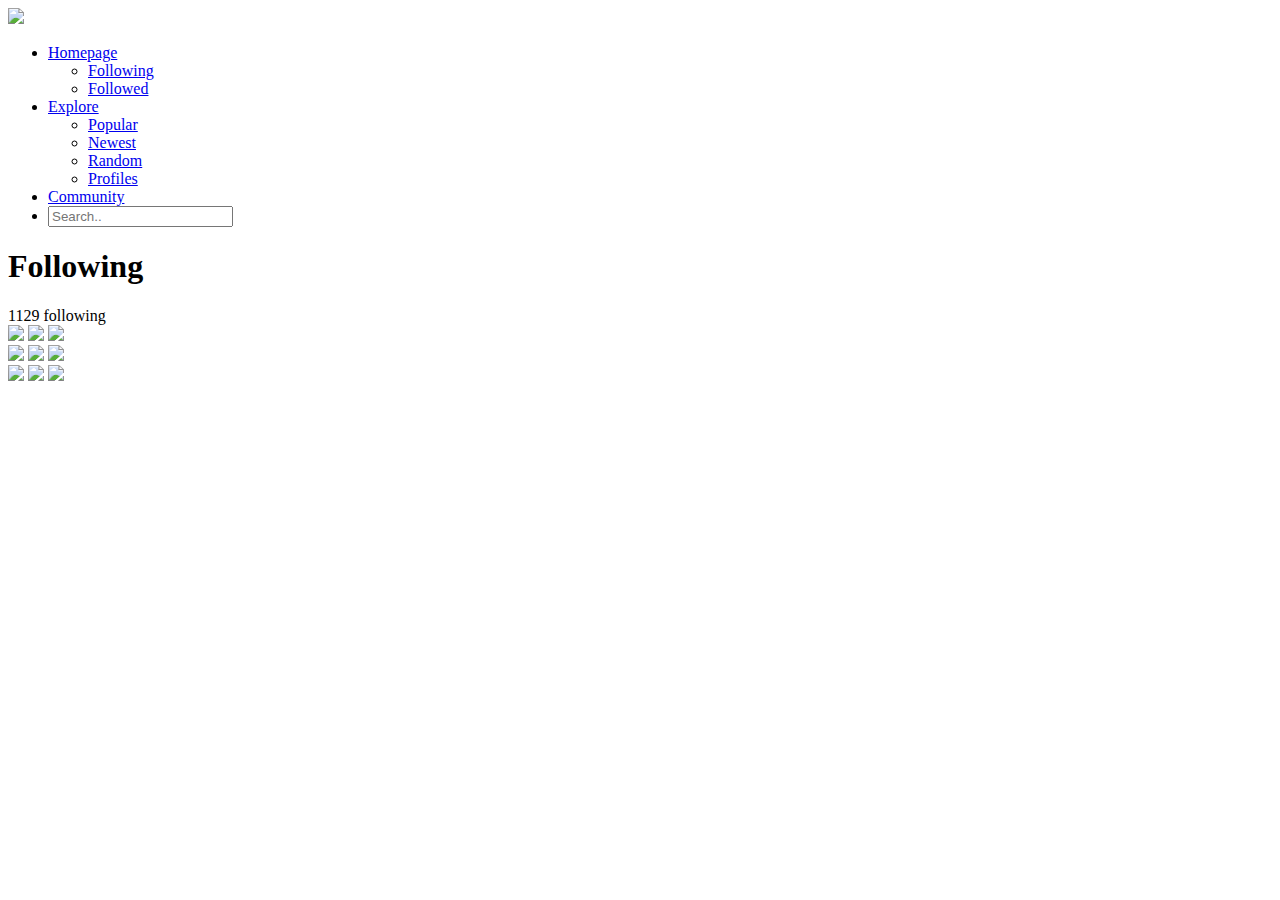
==== following.html @ 92599bf9 "Add files via upload" ====
<!doctype html>
<html>
<head>
<meta charset="UTF-8">
<meta name="viewport" content="width=device-width, initial-scale=1.0">
<title>Following</title>
<link rel="stylesheet" href="css/style.css">
<link rel="stylesheet" href="css/following.css">
<link href="https://fonts.googleapis.com/css?family=Fira+Sans+Extra+Condensed" rel="stylesheet">
</head>

<body>
	<div id="content"><!-- all the content of the website included in this div -->
    	<header>
        	<div id="logo"><!-- logo leads users to the homepage for safe explore ps:logo should be designed to a square-->
                <a href="home.html"><img src="img/logo.jpg"></a>
            </div>
            <nav><!-- our global navigation includes the search bar inside -->
            	<ul>
                    <li><a href="#">Homepage</a>
                        <ul class="submenu">
                            <li><a href="#">Following</a></li>
                            <li><a href="#">Followed</a></li>
                        </ul>
                    </li>
                    <li><a href="#">Explore</a>
                        <ul class="submenu">
                            <li><a href="#">Popular</a></li>
                            <li><a href="#">Newest</a></li>
                            <li><a href="#">Random</a></li>
                            <li><a href="#">Profiles</a></li>
                        </ul>
                    </li>
                    
                    <li><a href="#">Community</a></li>
                    <li><input type="text" name="search" placeholder="Search.." id="search"></li>
                </ul>
            </nav>
        </header>
        <div class="clear"></div><!-- class clear is used to clear the float,no height no conetent -->
        <div id="main"><!-- main part of the body,include banner,article or any other section inside -->
        	<h1>Following</h1>
            <span>1129 following</span>
            <div id="groups">
            	<div class="grid">
                	<img src="img/01.jpg">
                    <img src="img/04.jpg">
                    <img src="img/07.jpg">
                </div>
                <div class="grid">
                	<img src="img/02.jpg">
                    <img src="img/05.jpg">
                    <img src="img/08.jpg">
                </div>
                <div class="grid">
                	<img src="img/03.jpg">
                    <img src="img/06.jpg">
                    <img src="img/09.jpg">
                </div>
            	<!--<div class="grid">
                	<img src="img/001.jpg">
                    <img src="img/002.jpg">
                    <img src="img/003.jpg">
                    <img src="img/004.jpg">
                    <img src="img/005.jpg">
                </div>
                <div class="grid">
                	<img src="img/006.jpg">
                    <img src="img/007.jpg">
                    <img src="img/008.jpg">
                    <img src="img/009.jpg">
                    <img src="img/010.png">
                </div>
                <div class="grid">
                	<img src="img/011.jpg">
                    <img src="img/012.jpg">
                    <img src="img/013.png">
                    <img src="img/014.jpg">
                    <img src="img/015.jpg">
                </div>
                -->
            </div>
        </div>
        <footer>
        </footer>
	</div>
</body>
</html>
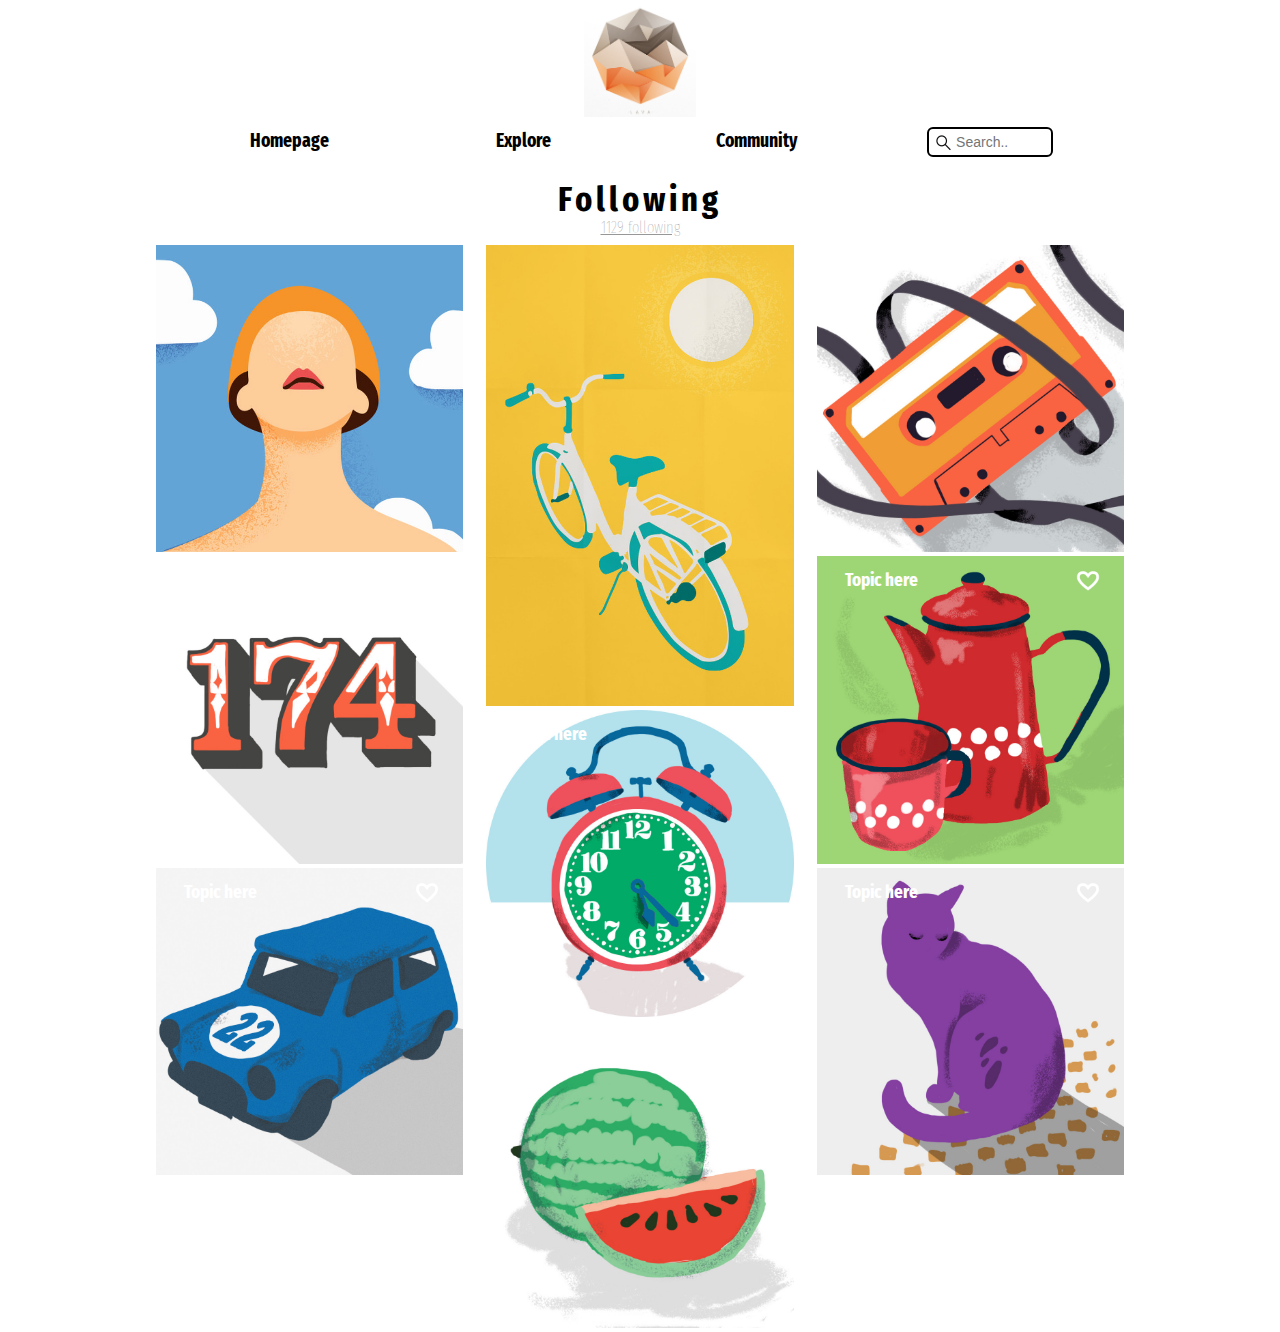
==== commit 51a81225: "following modified" ====
--- a/following.html
+++ b/following.html
@@ -42,21 +42,93 @@
         	<h1>Following</h1>
             <span>1129 following</span>
             <div id="groups">
-            	<div class="grid">
-                	<img src="img/01.jpg">
-                    <img src="img/04.jpg">
-                    <img src="img/07.jpg">
-                </div>
-                <div class="grid">
-                	<img src="img/02.jpg">
-                    <img src="img/05.jpg">
-                    <img src="img/08.jpg">
-                </div>
-                <div class="grid">
-                	<img src="img/03.jpg">
-                    <img src="img/06.jpg">
-                    <img src="img/09.jpg">
-                </div>
+            	<ul class="grid">
+                	<li>
+                    	<a href="#">
+                            <img src="img/01.jpg">
+                            <section class="imgdis">
+                                <h3 class="topic">Topic here</h3>
+                                <img src="img/like.png">
+                            </section>
+                        </a>
+                    </li>
+                    <li>
+                    	<a href="#">
+                            <img src="img/04.jpg">
+                            <section class="imgdis">
+                                <h3 class="topic">Topic here</h3>
+                                <img src="img/like.png">
+                            </section>
+                        </a>
+                    </li>
+                    <li>
+                    	<a href="#">
+                            <img src="img/07.jpg">
+                            <section class="imgdis">
+                                <h3 class="topic">Topic here</h3>
+                                <img src="img/like.png">
+                            </section>
+                        </a>
+                    </li>
+                </ul>
+                <ul class="grid">
+                	<li>
+                    	<a href="#">
+                            <img src="img/02.jpg">
+                            <section class="imgdis">
+                                <h3 class="topic">Topic here</h3>
+                                <img src="img/like.png">
+                            </section>
+                        </a>
+                    </li>
+                    <li>
+                    	<a href="#">
+                            <img src="img/05.jpg">
+                            <section class="imgdis">
+                                <h3 class="topic">Topic here</h3>
+                                <img src="img/like.png">
+                            </section>
+                        </a>
+                    </li>
+                    <li>
+                    	<a href="#">
+                            <img src="img/08.jpg">
+                            <section class="imgdis">
+                                <h3 class="topic">Topic here</h3>
+                                <img src="img/like.png">
+                            </section>
+                        </a>
+                    </li>
+                </ul>
+                <ul class="grid">
+                	<li>
+                    	<a href="#">
+                            <img src="img/03.jpg">
+                            <section class="imgdis">
+                                <h3 class="topic">Topic here</h3>
+                                <img src="img/like.png">
+                            </section>
+                        </a>
+                    </li>
+                    <li>
+                    	<a href="#">
+                            <img src="img/06.jpg">
+                            <section class="imgdis">
+                                <h3 class="topic">Topic here</h3>
+                                <img src="img/like.png">
+                            </section>
+                        </a>
+                    </li>
+                    <li>
+                    	<a href="#">
+                            <img src="img/09.jpg">
+                            <section class="imgdis">
+                                <h3 class="topic">Topic here</h3>
+                                <img src="img/like.png">
+                            </section>
+                        </a>
+                    </li>
+                </ul>
             	<!--<div class="grid">
                 	<img src="img/001.jpg">
                     <img src="img/002.jpg">
--- a/css/style.css
+++ b/css/style.css
@@ -0,0 +1,162 @@
+@charset "UTF-8";
+/* CSS Document */
+body{
+	font-family: 'Fira Sans Extra Condensed', sans-serif;
+	color: #000;
+	margin: 0;
+	padding: 0;
+	border: 0;
+	background-size: cover;
+	}
+html,body{
+	height: auto;
+	}
+a,
+a:link,
+a:visited
+{
+	color: #000;
+	text-decoration: none;
+	}
+ul{
+	list-style: none;
+	margin: 0;
+	padding: 0;
+	}
+.clear{
+	clear: both;
+	margin: 0;
+	padding: 0;
+	border: 0;
+	height: 0;
+	}
+#content{
+	width: 100%;
+	height: 100%;
+	}
+nav{
+	width: 100%;
+	}
+#logo{
+	display: block;
+	margin: 0.3em auto 0;
+	text-align: center;
+	height: 7em;
+	width: 7em;
+	overflow: hidden;
+	}
+#logo img
+{
+	display: block;
+	text-align: center;
+	height: 100%;
+	width: 100%;
+	}
+nav > ul{
+	width: 100%;
+	height: auto;
+	text-align: center;
+	margin: 0.3em auto 0.5em;
+	padding: 0;
+	list-style: none;
+	background: none;
+	}
+nav > ul > li
+{
+	display: inline-block;
+	position: relative;
+	width: 12em;
+	height: 2em;
+	font-size: 1.2em;
+	font-weight: bold;
+	background: none;
+	line-height: 2em;
+	margin: 0;
+	padding: 0;
+	border: 0;
+	}
+/*make a little strip on the bottom of the nav li
+ it appears when the mouse hover
+*/
+nav > ul > li::after
+{
+	content: "";
+	display: table;
+	position: absolute;
+	height: 0;
+	margin-top: -5px;
+	width: 100%;
+	background: #fa8071;
+	-webkit-transition:height 200ms ease-in;
+    -moz-transition:height 200ms ease-in;
+    -o-transition:height 200ms ease-in;
+    transition:height 200ms ease-in;
+	}
+
+nav > ul > li:hover > ul > li
+{
+	height: 2em;
+	}
+nav > ul > li:hover::after
+{
+	height: 5px;
+	}
+/* the last child of the nav is the search bar,make the strip disappear */
+nav > ul > li:last-child:hover::after{
+	height: 0;
+	}
+#search{
+	width: 9em;
+	height: 30px;
+	padding: 5px 10px 5px 27px;
+	box-sizing: border-box;
+    border: 2px solid #000;
+	border-radius: 6px;
+    font-size: 14px;
+	background: url(../img/searchicon.png) center left no-repeat;
+	-webkit-transition: width 0.3s ease-in-out;
+    transition: width 0.3s ease-in-out;
+	}
+
+#search:focus
+{
+	width: 12em;
+	}
+.submenu{
+	position: absolute;
+	z-index: 999;
+	width: 100%;
+	}
+.submenu li
+{
+	background: #fff;
+	line-height: 2em;
+	width: 100%;
+	height: 0;
+	overflow:hidden;
+	font-weight: normal;
+    -webkit-transition:all 200ms ease-in 100ms;
+    -moz-transition:all 200ms ease-in 100ms;
+    -o-transition:all 200ms ease-in 100ms;
+    transition:all 200ms ease-in 100ms;q
+	}
+.submenu > li > a
+{
+	display: block;
+	width: 100%;
+	height: 100%;
+	-webkit-transition:all 300ms ease-in;
+    -moz-transition:all 300ms ease-in;
+    -o-transition:all 300ms ease-in;
+    transition:all 300ms ease-in;
+	}
+.submenu > li:hover > a
+{
+	color: #7ea2d6;
+	}
+#main{
+	width: 100%;
+	text-align: center;
+	height: auto;
+	margin: 0 auto;
+	}
--- a/css/following.css
+++ b/css/following.css
@@ -0,0 +1,88 @@
+@charset "UTF-8";
+/* CSS Document */
+#main > h1
+{
+	font-size: 2.2em;
+	letter-spacing: 4px;
+	display: block;
+	margin: 0.5em auto 0.1em;
+	padding: 0;
+	}
+#main span{
+	font-size: 1em;
+	text-decoration: underline;
+	font-weight: lighter;
+	display: block;
+	margin: -0.3em auto 0.5em;
+	color: #979797;
+	}
+#groups
+{
+	width: 80%;
+	height: auto;
+	text-align: center;
+	margin: 0 auto;
+	}
+.grid{
+	width: 30%;
+	display: inline-block;
+	vertical-align: top;
+	margin: 0 10px;
+	padding: 0;
+	background: none;
+	height: auto;
+	overflow: hidden;
+	}
+.grid img{
+	width: 100%;
+	height: auto;
+	margin: 0 0 20px 0;
+	overflow: hidden;
+	}
+.grid > li > a > img{
+	width: 100%;
+	height: auto;
+	margin: 0;
+	}
+.grid a
+{
+	width: 100%;
+	height: 100%;
+	}
+.imgdis
+{
+	float: left;
+	width: 100%;
+	height: 0;
+	display: block;
+	background: #7ea2d6;
+	margin: 0;
+	position: relative;
+	bottom: 4px;
+	padding: 0;
+	z-index: 999;
+	-webkit-transition:all 200ms ease-in;
+    -moz-transition:all 200ms ease-in;
+    -o-transition:all 200ms ease-in;
+    transition:all 200ms ease-in;
+	}
+.grid li:hover .imgdis{
+	margin: -3.5em 0 0 0;
+	height: 3.5em;
+	}
+.topic{
+	position: absolute;
+	left: 1.5em;
+	margin: 0;
+	padding: 0;
+	line-height: 3em;
+	color: #fff;
+	}
+.imgdis > img
+{
+	position: absolute;
+	right: 1.5em;
+	top: 1em;
+	width: 24px;
+	cursor: pointer;
+	}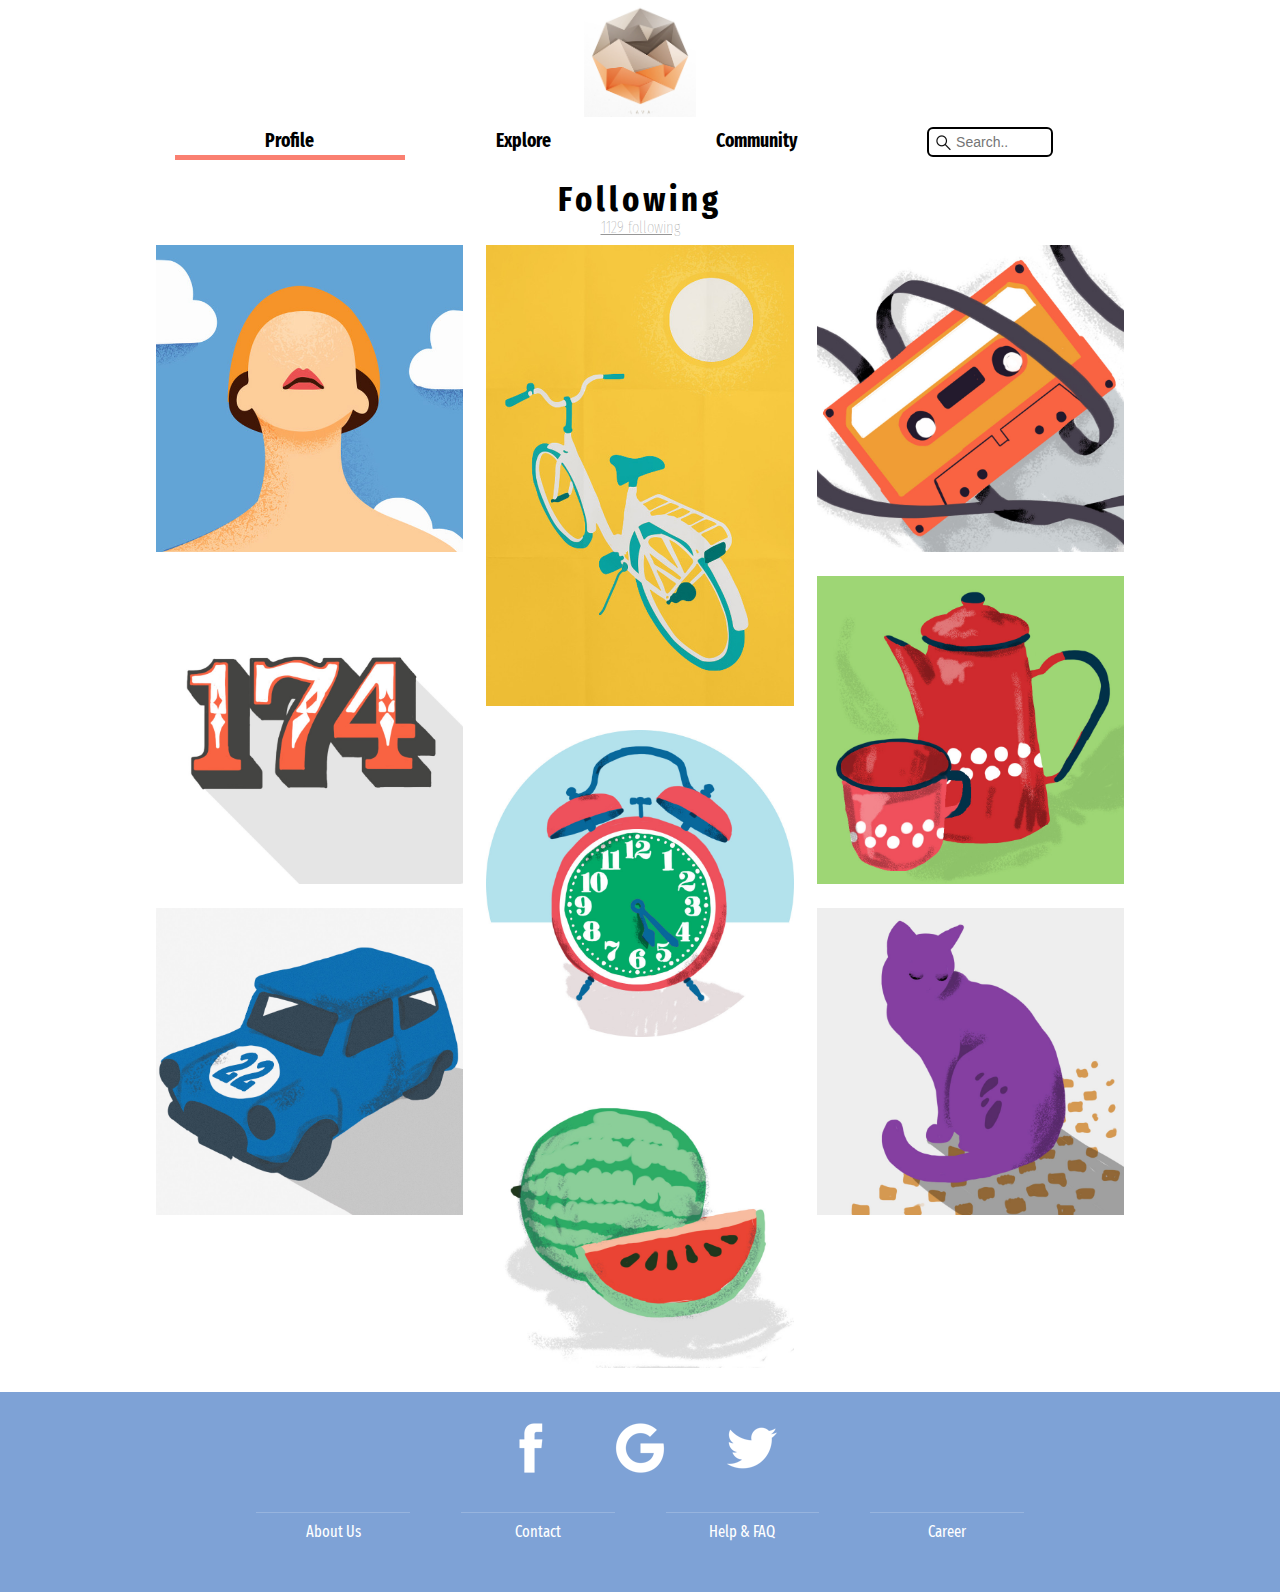
==== commit 1b23b208: "home change to explore" ====
--- a/following.html
+++ b/following.html
@@ -17,7 +17,7 @@
             </div>
             <nav><!-- our global navigation includes the search bar inside -->
             	<ul>
-                    <li><a href="#">Homepage</a>
+                    <li class="active"><a href="#">Profile</a>
                         <ul class="submenu">
                             <li><a href="#">Following</a></li>
                             <li><a href="#">Followed</a></li>
@@ -154,6 +154,17 @@
             </div>
         </div>
         <footer>
+        	<section id="sociallist">
+            	<a href="#"><img src="img/facebook.png"></a>
+                <a href="#"><img src="img/google.png"></a>
+                <a href="#"><img src="img/twitter.png"></a> 
+            </section>
+            <nav id="footlist">
+            	<a href="#"><span>About Us</span><span>Soffia,Yosra,Nada</span></a>
+                <a href="#"><span>Contact</span><span>artanddesign@ad.com</span></a>
+                <a href="#"><span>Help &amp; FAQ</span><span>art&amp;design.de</span></a>
+                <a href="#"><span>Career</span><span>4912345678910</span></a>
+            </nav>
         </footer>
 	</div>
 </body>
--- a/css/style.css
+++ b/css/style.css
@@ -18,6 +18,12 @@
 	color: #000;
 	text-decoration: none;
 	}
+*:after,
+*::before {
+    -webkit-box-sizing: border-box;
+    -moz-box-sizing: border-box;
+    box-sizing: border-box;
+}
 ul{
 	list-style: none;
 	margin: 0;
@@ -32,7 +38,8 @@
 	}
 #content{
 	width: 100%;
-	height: 100%;
+	height: auto;
+	min-height: 100%;
 	}
 nav{
 	width: 100%;
@@ -75,6 +82,7 @@
 	padding: 0;
 	border: 0;
 	}
+
 /*make a little strip on the bottom of the nav li
  it appears when the mouse hover
 */
@@ -92,7 +100,9 @@
     -o-transition:height 200ms ease-in;
     transition:height 200ms ease-in;
 	}
-
+nav > ul > li.active::after{
+	height: 5px;
+	}
 nav > ul > li:hover > ul > li
 {
 	height: 2em;
@@ -156,7 +166,111 @@
 	}
 #main{
 	width: 100%;
-	text-align: center;
-	height: auto;
+	height: 100%;
+	min-height: 100%;
+	text-align: center;
 	margin: 0 auto;
 	}
+footer{
+	bottom: 0;
+	width: 100%;
+	height: auto;
+	overflow: hidden;
+	background: #7ea2d6;
+	text-align: center;
+	padding-bottom: 2em;
+	}
+#sociallist{
+	width: 100%;
+	height: 7em;
+	text-align: center;
+	margin: 0 auto;
+	padding: 0;
+	}
+#sociallist a {
+	position: relative;
+	display: inline-block;
+	margin: 1em;
+	padding: 0.7em;
+}
+
+#footlist
+{
+	width: 100%;
+	margin: 0.5em auto 0;
+	}
+#footlist a
+{
+	color: #fff;
+	width: 12%;
+	display: inline-block;
+	margin: 0 1.5em;
+	}
+#footlist a::before
+{
+	content: ' ';
+	display: table;
+	width: 12%;
+	position: absolute;
+	height: 1px;
+	background: #fff;
+	opacity: 0.2;
+	-webkit-transition: opacity 0.3s, height 0.3s;
+	-moz-transition: opacity 0.3s, height 0.3s;
+	-o-transition: opacity 0.3s, height 0.3s;
+	transition: opacity 0.3s, height 0.3s;
+	}
+#footlist a::after
+{
+	content: ' ';
+	display: table;
+	position: absolute;
+	height: 1px;
+	width: 12%;
+	background: #fff;
+	opacity: 0;
+	-webkit-transition: -webkit-transform 0.3s, opacity 0.3s;
+	-moz-transition: -moz-transform 0.3s, opacity 0.3s;
+	transition: transform 0.3s, opacity 0.3s;
+	-webkit-transform: translateY(-10px);
+	-moz-transform: translateY(-10px);
+	transform: translateY(-10px);
+	}
+#footlist a span:first-child
+{
+	display: block;
+	margin: 0.6em 0 0.2em;
+	}
+#footlist a span:last-child
+{
+	display: block;
+	padding: 0 0 2px 0;
+	color: rgba(0,0,0,0.4);
+	font-style: italic;
+	font-size: 0.75em;
+	opacity: 0;
+	-webkit-transition: -webkit-transform 0.3s, opacity 0.3s;
+	-moz-transition: -moz-transform 0.3s, opacity 0.3s;
+	transition: transform 0.3s, opacity 0.3s;
+	-webkit-transform: translateY(-100%);
+	-moz-transform: translateY(-100%);
+	transform: translateY(-100%);
+	}
+
+#footlist a:hover::before
+{
+	height: 6px;
+	}
+#footlist a:hover::before,
+#footlist a:hover::after{
+	opacity: 1;
+	-webkit-transform: translateY(0px);
+	-moz-transform: translateY(0px);
+	transform: translateY(0px);
+	}
+#footlist a:hover span:last-child{
+	opacity: 1;
+	-webkit-transform: translateY(0%);
+	-moz-transform: translateY(0%);
+	transform: translateY(0%);
+	}--- a/css/following.css
+++ b/css/following.css
@@ -33,7 +33,7 @@
 	height: auto;
 	overflow: hidden;
 	}
-.grid img{
+.grid li{
 	width: 100%;
 	height: auto;
 	margin: 0 0 20px 0;
@@ -43,6 +43,15 @@
 	width: 100%;
 	height: auto;
 	margin: 0;
+	-webkit-transform: scale(1);
+     -moz-transform: scale(1);
+     -ms-transform: scale(1);
+     -o-transform: scale(1);
+     transform: scale(1);
+	 -webkit-transition:all 200ms ease-in-out 100ms;
+    -moz-transition:all 200ms ease-in-out 100ms;
+    -o-transition:all 200ms ease-in-out 100ms;
+    transition:all 200ms ease-in-out 100ms;
 	}
 .grid a
 {
@@ -58,7 +67,7 @@
 	background: #7ea2d6;
 	margin: 0;
 	position: relative;
-	bottom: 4px;
+	bottom: 0;
 	padding: 0;
 	z-index: 999;
 	-webkit-transition:all 200ms ease-in;
@@ -69,6 +78,14 @@
 .grid li:hover .imgdis{
 	margin: -3.5em 0 0 0;
 	height: 3.5em;
+	}
+.grid li:hover > a >img
+{
+	-webkit-transform: scale(1.3);
+     -moz-transform: scale(1.3);
+     -ms-transform: scale(1.3);
+     -o-transform: scale(1.3);
+     transform: scale(1.3);
 	}
 .topic{
 	position: absolute;
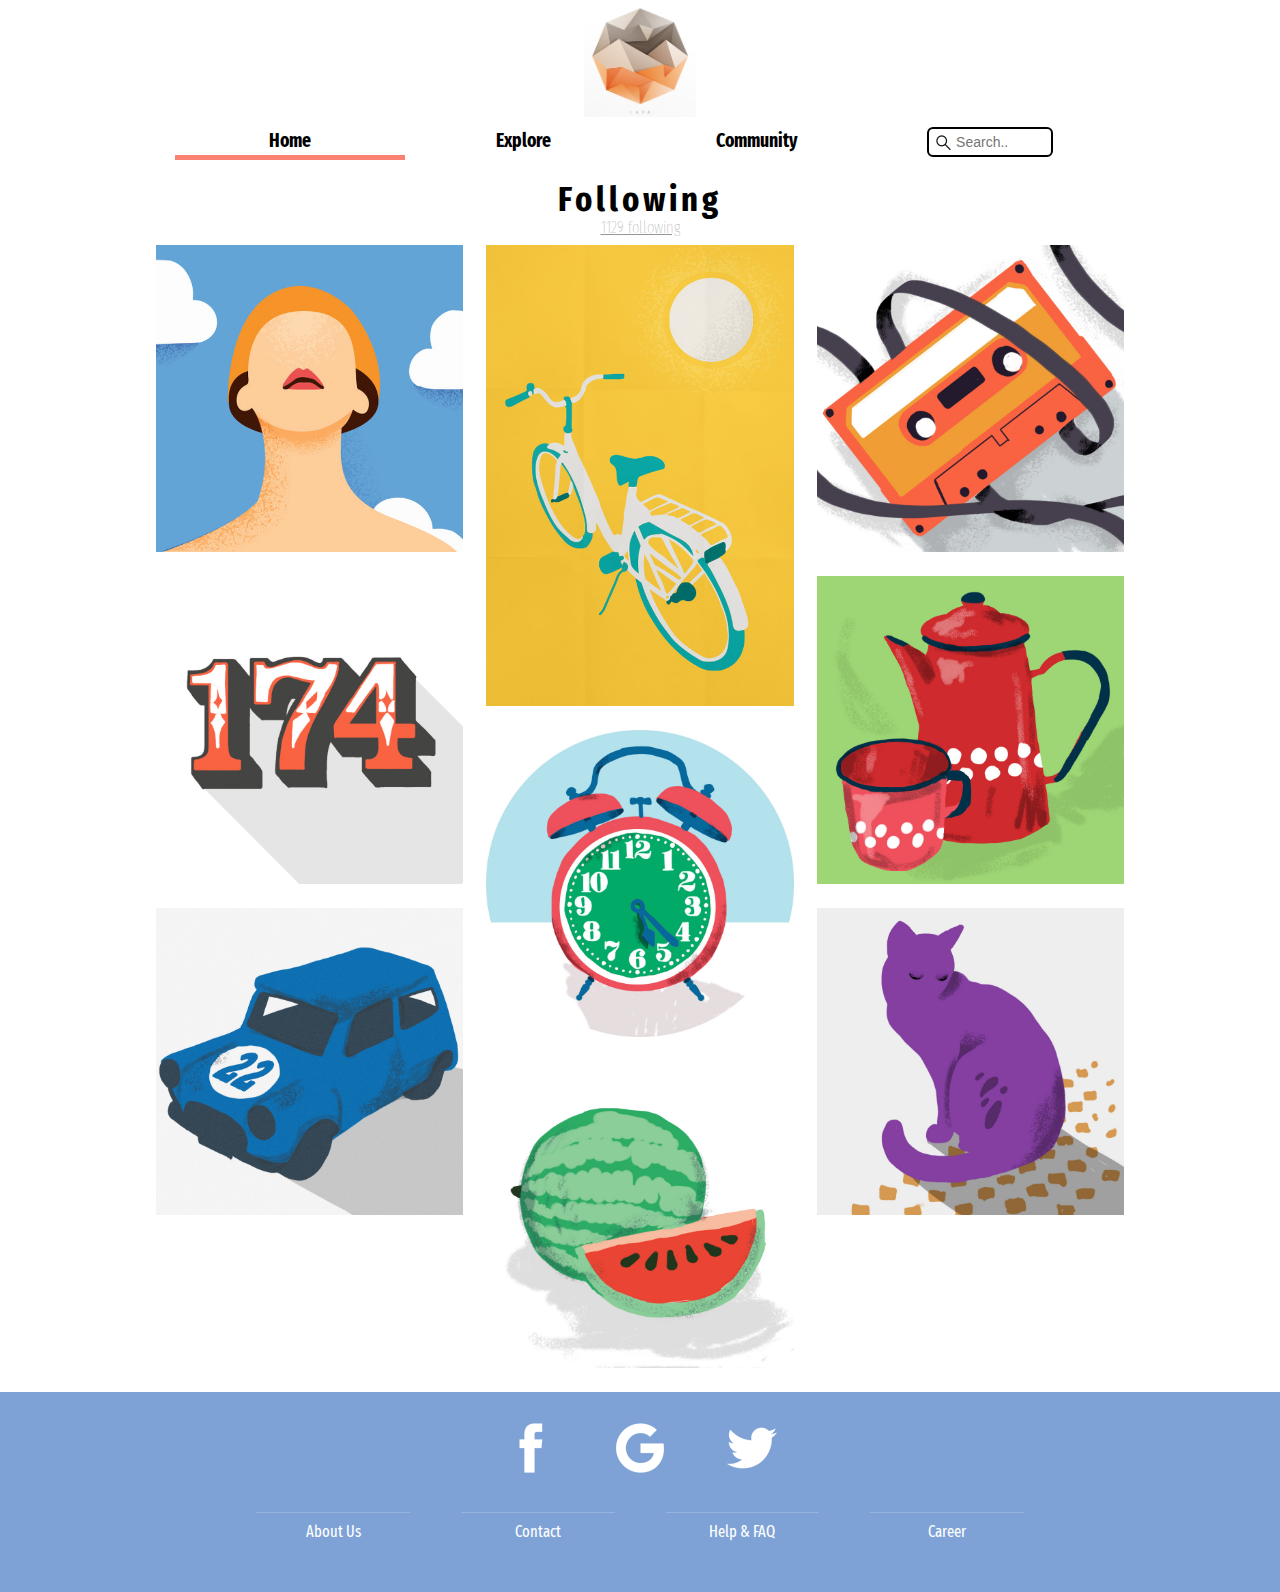
==== commit 1edec827: "popular changed" ====
--- a/following.html
+++ b/following.html
@@ -17,7 +17,7 @@
             </div>
             <nav><!-- our global navigation includes the search bar inside -->
             	<ul>
-                    <li class="active"><a href="#">Profile</a>
+                    <li class="active"><a href="#">Home</a>
                         <ul class="submenu">
                             <li><a href="#">Following</a></li>
                             <li><a href="#">Followed</a></li>
@@ -48,7 +48,7 @@
                             <img src="img/01.jpg">
                             <section class="imgdis">
                                 <h3 class="topic">Topic here</h3>
-                                <img src="img/like.png">
+                                <img src="img/like_line.png">
                             </section>
                         </a>
                     </li>
@@ -57,7 +57,7 @@
                             <img src="img/04.jpg">
                             <section class="imgdis">
                                 <h3 class="topic">Topic here</h3>
-                                <img src="img/like.png">
+                                <img src="img/like_line.png">
                             </section>
                         </a>
                     </li>
@@ -66,7 +66,7 @@
                             <img src="img/07.jpg">
                             <section class="imgdis">
                                 <h3 class="topic">Topic here</h3>
-                                <img src="img/like.png">
+                                <img src="img/like_line.png">
                             </section>
                         </a>
                     </li>
@@ -77,7 +77,7 @@
                             <img src="img/02.jpg">
                             <section class="imgdis">
                                 <h3 class="topic">Topic here</h3>
-                                <img src="img/like.png">
+                                <img src="img/like_line.png">
                             </section>
                         </a>
                     </li>
@@ -86,7 +86,7 @@
                             <img src="img/05.jpg">
                             <section class="imgdis">
                                 <h3 class="topic">Topic here</h3>
-                                <img src="img/like.png">
+                                <img src="img/like_line.png">
                             </section>
                         </a>
                     </li>
@@ -95,7 +95,7 @@
                             <img src="img/08.jpg">
                             <section class="imgdis">
                                 <h3 class="topic">Topic here</h3>
-                                <img src="img/like.png">
+                                <img src="img/like_line.png">
                             </section>
                         </a>
                     </li>
@@ -106,7 +106,7 @@
                             <img src="img/03.jpg">
                             <section class="imgdis">
                                 <h3 class="topic">Topic here</h3>
-                                <img src="img/like.png">
+                                <img src="img/like_line.png">
                             </section>
                         </a>
                     </li>
@@ -115,7 +115,7 @@
                             <img src="img/06.jpg">
                             <section class="imgdis">
                                 <h3 class="topic">Topic here</h3>
-                                <img src="img/like.png">
+                                <img src="img/like_line.png">
                             </section>
                         </a>
                     </li>
@@ -124,7 +124,7 @@
                             <img src="img/09.jpg">
                             <section class="imgdis">
                                 <h3 class="topic">Topic here</h3>
-                                <img src="img/like.png">
+                                <img src="img/like_line.png">
                             </section>
                         </a>
                     </li>
--- a/css/style.css
+++ b/css/style.css
@@ -86,12 +86,11 @@
 /*make a little strip on the bottom of the nav li
  it appears when the mouse hover
 */
-nav > ul > li::after
-{
-	content: "";
-	display: table;
-	position: absolute;
-	height: 0;
+nav > ul > li.active::after{
+	content: " ";
+	display: table;
+	position: absolute;
+	height: 5px;
 	margin-top: -5px;
 	width: 100%;
 	background: #fa8071;
@@ -100,9 +99,21 @@
     -o-transition:height 200ms ease-in;
     transition:height 200ms ease-in;
 	}
-nav > ul > li.active::after{
-	height: 5px;
-	}
+nav > ul > li::after
+{
+	content: " ";
+	display: table;
+	position: absolute;
+	height: 0;
+	margin-top: -5px;
+	width: 100%;
+	background: #fa8071;
+	-webkit-transition:height 200ms ease-in;
+    -moz-transition:height 200ms ease-in;
+    -o-transition:height 200ms ease-in;
+    transition:height 200ms ease-in;
+	}
+
 nav > ul > li:hover > ul > li
 {
 	height: 2em;
@@ -115,6 +126,7 @@
 nav > ul > li:last-child:hover::after{
 	height: 0;
 	}
+
 #search{
 	width: 9em;
 	height: 30px;
@@ -171,6 +183,14 @@
 	text-align: center;
 	margin: 0 auto;
 	}
+#main > h1
+{
+	font-size: 2.2em;
+	letter-spacing: 4px;
+	display: block;
+	margin: 0.5em auto 0.1em;
+	padding: 0;
+	}
 footer{
 	bottom: 0;
 	width: 100%;
--- a/css/following.css
+++ b/css/following.css
@@ -1,13 +1,5 @@
 @charset "UTF-8";
 /* CSS Document */
-#main > h1
-{
-	font-size: 2.2em;
-	letter-spacing: 4px;
-	display: block;
-	margin: 0.5em auto 0.1em;
-	padding: 0;
-	}
 #main span{
 	font-size: 1em;
 	text-decoration: underline;
